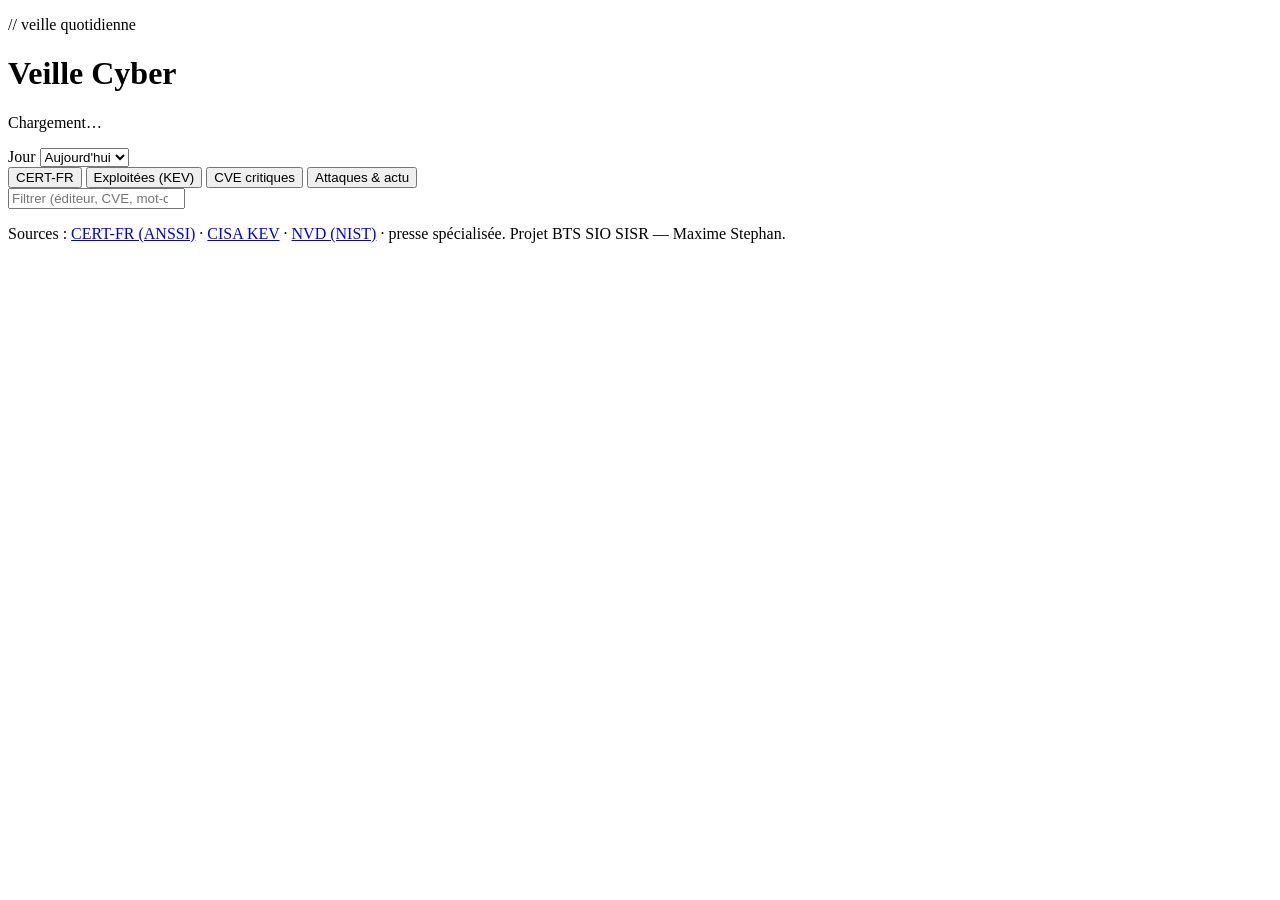
==== docs/index.html @ 9e840504 "Rename index.html to docs/index.html" ====
<!DOCTYPE html>
<html lang="fr">
<head>
  <meta charset="UTF-8">
  <meta name="viewport" content="width=device-width, initial-scale=1.0">
  <title>Veille Cyber — Maxime Stephan</title>
  <meta name="description" content="Veille quotidienne des vulnérabilités et cyberattaques, mise à jour automatiquement chaque matin.">
  <link rel="stylesheet" href="style.css">
</head>
<body>
  <header class="entete">
    <div class="conteneur entete-ligne">
      <div>
        <p class="sur-titre">// veille quotidienne</p>
        <h1>Veille <span class="accent">Cyber</span></h1>
        <p class="maj" id="maj">Chargement…</p>
      </div>
      <div class="archive">
        <label for="jour">Jour</label>
        <select id="jour"><option value="">Aujourd'hui</option></select>
      </div>
    </div>
  </header>

  <main class="conteneur">
    <section class="stats" id="stats"></section>

    <div class="barre">
      <nav class="onglets" role="tablist">
        <button class="onglet actif" data-onglet="certfr">CERT-FR</button>
        <button class="onglet" data-onglet="kev">Exploitées (KEV)</button>
        <button class="onglet" data-onglet="nvd">CVE critiques</button>
        <button class="onglet" data-onglet="presse">Attaques &amp; actu</button>
      </nav>
      <input type="search" id="recherche" placeholder="Filtrer (éditeur, CVE, mot-clé…)">
    </div>

    <section id="liste" class="liste" aria-live="polite"></section>
    <p class="erreurs" id="erreurs"></p>
  </main>

  <footer class="conteneur pied">
    Sources : <a href="https://www.cert.ssi.gouv.fr/">CERT-FR (ANSSI)</a> ·
    <a href="https://www.cisa.gov/known-exploited-vulnerabilities-catalog">CISA KEV</a> ·
    <a href="https://nvd.nist.gov/">NVD (NIST)</a> · presse spécialisée.
    Projet BTS SIO SISR — Maxime Stephan.
  </footer>

  <script src="app.js"></script>
</body>
</html>
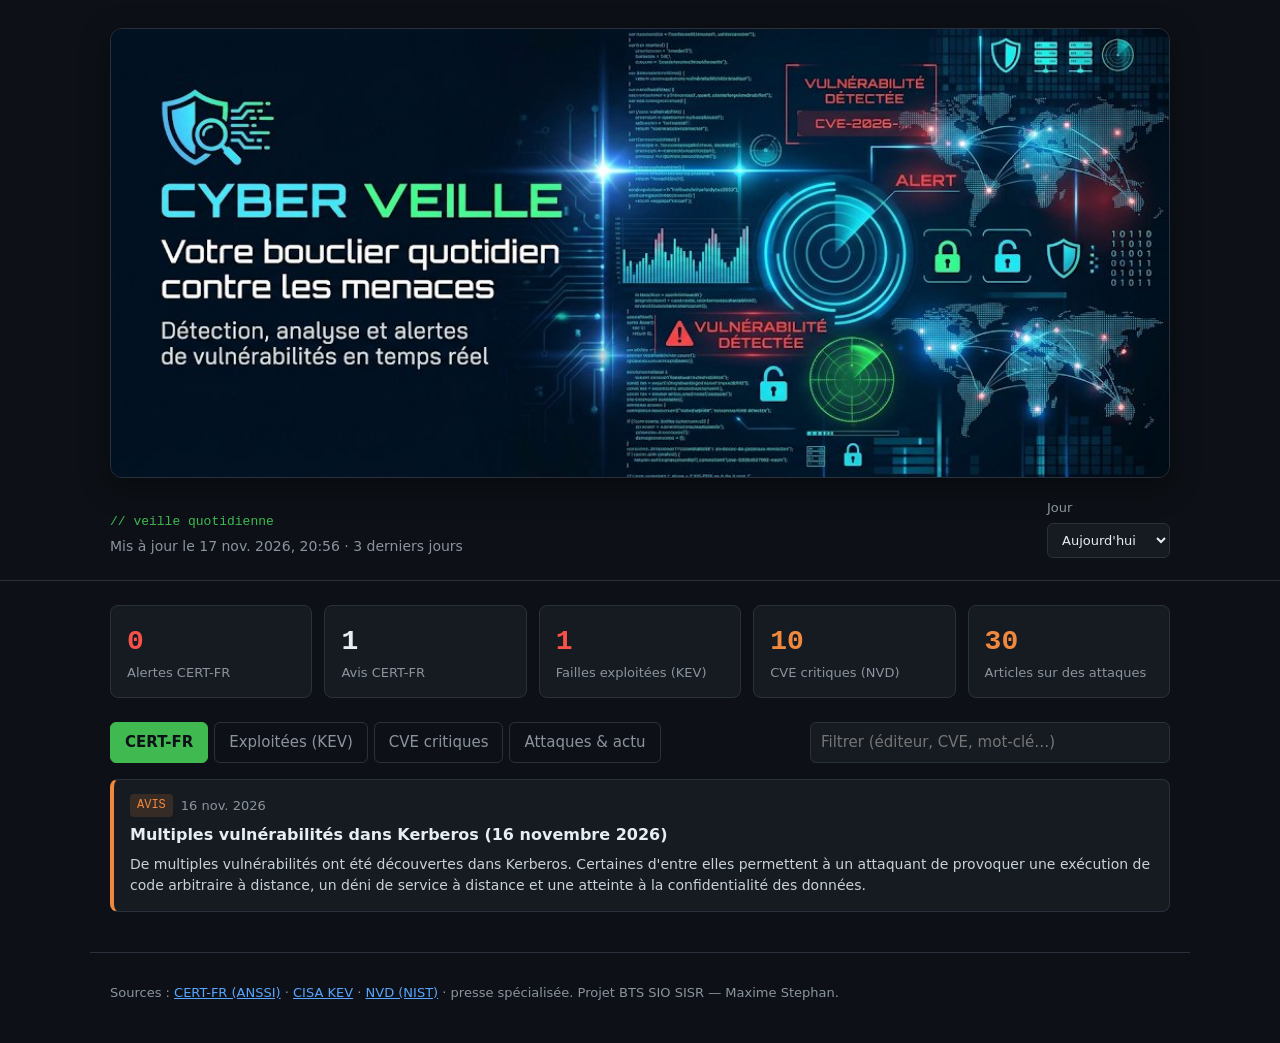
==== commit 7f0eb446: "Add files via upload" ====
--- a/docs/index.html
+++ b/docs/index.html
@@ -9,10 +9,15 @@
 </head>
 <body>
   <header class="entete">
+    <div class="conteneur">
+      <h1 class="banniere">
+        <img src="banniere.jpg" width="1024" height="434"
+             alt="Cyber Veille — Votre bouclier quotidien contre les menaces">
+      </h1>
+    </div>
     <div class="conteneur entete-ligne">
       <div>
         <p class="sur-titre">// veille quotidienne</p>
-        <h1>Veille <span class="accent">Cyber</span></h1>
         <p class="maj" id="maj">Chargement…</p>
       </div>
       <div class="archive">
--- a/docs/style.css
+++ b/docs/style.css
@@ -0,0 +1,93 @@
+:root {
+  --fond: #0d1117;
+  --carte: #161b22;
+  --bord: #2a313c;
+  --texte: #e6edf3;
+  --doux: #8b949e;
+  --accent: #3fb950;
+  --critique: #f85149;
+  --eleve: #f0883e;
+  --info: #58a6ff;
+  --mono: ui-monospace, "SF Mono", "Cascadia Code", Consolas, monospace;
+}
+
+* { box-sizing: border-box; }
+
+body {
+  margin: 0;
+  background: var(--fond);
+  color: var(--texte);
+  font: 15px/1.55 system-ui, -apple-system, "Segoe UI", Roboto, sans-serif;
+}
+
+a { color: var(--info); }
+
+.conteneur { max-width: 1100px; margin: 0 auto; padding: 0 20px; }
+
+/* En-tête */
+.entete { border-bottom: 1px solid var(--bord); padding: 28px 0 22px; margin-bottom: 24px; }
+.entete-ligne { display: flex; justify-content: space-between; align-items: flex-end; gap: 16px; flex-wrap: wrap; }
+.banniere { margin: 0 0 20px; line-height: 0; }
+.banniere img {
+  display: block;
+  width: 100%;
+  height: auto;
+  border-radius: 12px;
+  border: 1px solid var(--bord);
+  box-shadow: 0 8px 30px rgba(0, 0, 0, .45);
+}
+.sur-titre { font-family: var(--mono); color: var(--accent); margin: 0 0 4px; font-size: 13px; }
+h1 { margin: 4px 0; font-size: 34px; letter-spacing: -0.5px; }
+.accent { color: var(--accent); }
+.maj { margin: 0; color: var(--doux); font-size: 14px; }
+.archive { display: flex; flex-direction: column; gap: 4px; font-size: 13px; color: var(--doux); }
+
+select, input[type="search"] {
+  background: var(--carte);
+  color: var(--texte);
+  border: 1px solid var(--bord);
+  border-radius: 6px;
+  padding: 8px 10px;
+  font: inherit;
+}
+
+/* Statistiques */
+.stats { display: grid; grid-template-columns: repeat(auto-fit, minmax(160px, 1fr)); gap: 12px; margin-bottom: 24px; }
+.stat { background: var(--carte); border: 1px solid var(--bord); border-radius: 8px; padding: 14px 16px; }
+.stat .nombre { font-family: var(--mono); font-size: 28px; font-weight: 700; }
+.stat .libelle { color: var(--doux); font-size: 13px; }
+.stat.rouge .nombre { color: var(--critique); }
+.stat.orange .nombre { color: var(--eleve); }
+
+/* Onglets + recherche */
+.barre { display: flex; justify-content: space-between; gap: 12px; flex-wrap: wrap; margin-bottom: 16px; }
+.onglets { display: flex; gap: 6px; flex-wrap: wrap; }
+.onglet {
+  background: transparent; color: var(--doux); border: 1px solid var(--bord);
+  border-radius: 6px; padding: 8px 14px; cursor: pointer; font: inherit;
+}
+.onglet:hover { color: var(--texte); }
+.onglet.actif { background: var(--accent); color: #0d1117; border-color: var(--accent); font-weight: 600; }
+#recherche { min-width: 260px; flex: 1; max-width: 360px; }
+
+/* Cartes */
+.liste { display: flex; flex-direction: column; gap: 10px; }
+.carte { background: var(--carte); border: 1px solid var(--bord); border-left: 4px solid var(--bord); border-radius: 8px; padding: 14px 16px; }
+.carte.critique { border-left-color: var(--critique); }
+.carte.eleve { border-left-color: var(--eleve); }
+.carte.info { border-left-color: var(--info); }
+.carte h3 { margin: 0 0 4px; font-size: 16px; }
+.carte h3 a { color: var(--texte); text-decoration: none; }
+.carte h3 a:hover { text-decoration: underline; }
+.meta { display: flex; gap: 8px; flex-wrap: wrap; align-items: center; font-size: 13px; color: var(--doux); margin-bottom: 6px; }
+.carte p { margin: 6px 0 0; color: #c9d1d9; font-size: 14px; }
+
+.badge { font-family: var(--mono); font-size: 12px; padding: 2px 7px; border-radius: 4px; background: #21262d; color: var(--texte); }
+.badge.rouge { background: rgba(248, 81, 73, .15); color: var(--critique); }
+.badge.orange { background: rgba(240, 136, 62, .15); color: var(--eleve); }
+.badge.bleu { background: rgba(88, 166, 255, .15); color: var(--info); }
+.badge.vert { background: rgba(63, 185, 80, .15); color: var(--accent); }
+
+.vide { color: var(--doux); text-align: center; padding: 40px 0; }
+.erreurs { color: var(--eleve); font-size: 13px; margin-top: 16px; }
+.pied { color: var(--doux); font-size: 13px; padding: 30px 20px 40px; border-top: 1px solid var(--bord); margin-top: 40px; }
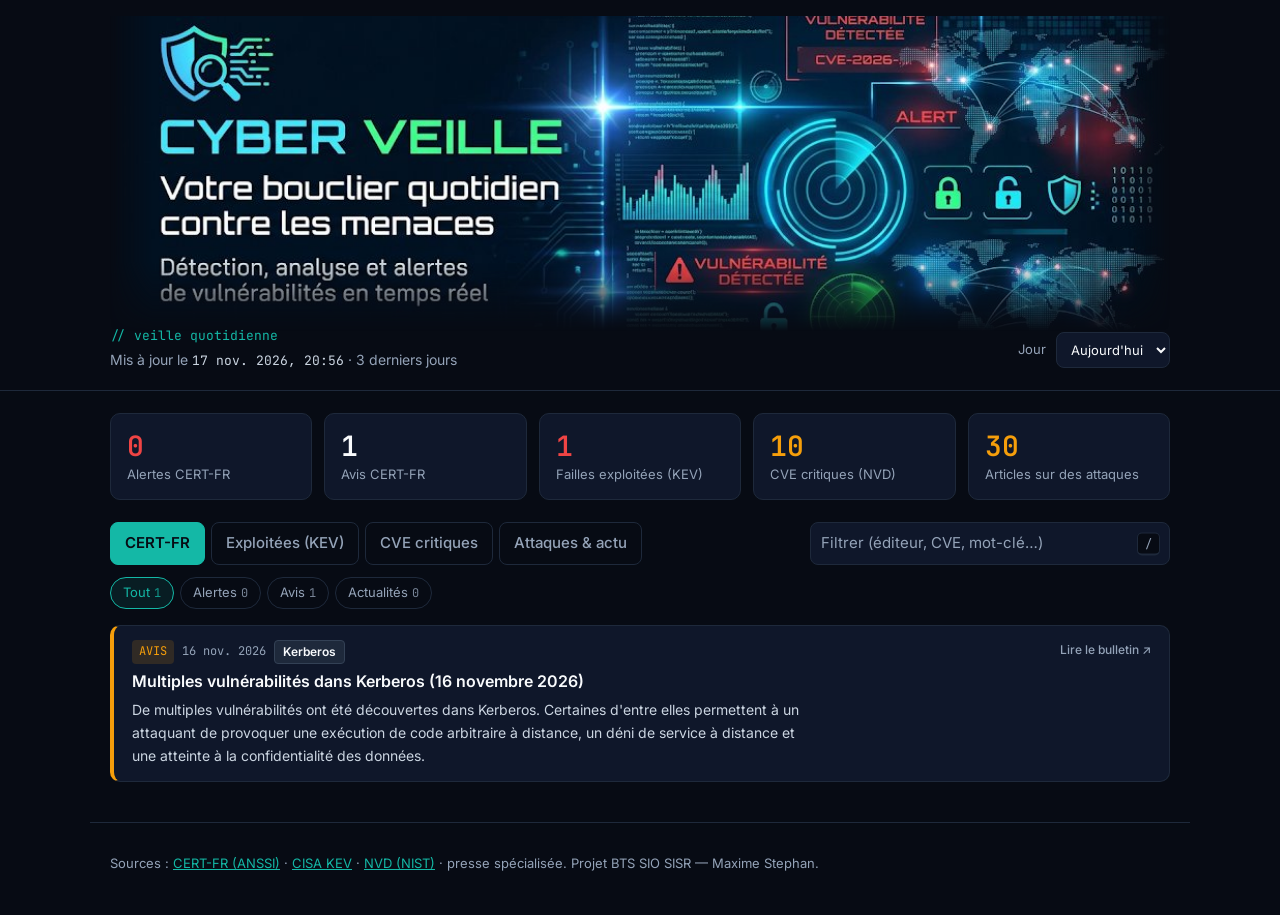
==== commit 927d4398: "Add files via upload" ====
--- a/docs/index.html
+++ b/docs/index.html
@@ -3,8 +3,12 @@
 <head>
   <meta charset="UTF-8">
   <meta name="viewport" content="width=device-width, initial-scale=1.0">
-  <title>Veille Cyber — Maxime Stephan</title>
+  <title>Cyber Veille — Maxime Stephan</title>
   <meta name="description" content="Veille quotidienne des vulnérabilités et cyberattaques, mise à jour automatiquement chaque matin.">
+  <meta name="theme-color" content="#070B14">
+  <link rel="preconnect" href="https://fonts.googleapis.com">
+  <link rel="preconnect" href="https://fonts.gstatic.com" crossorigin>
+  <link href="https://fonts.googleapis.com/css2?family=Inter:wght@400;500;600;700&family=JetBrains+Mono:wght@400;600&display=swap" rel="stylesheet">
   <link rel="stylesheet" href="style.css">
 </head>
 <body>
@@ -14,31 +18,37 @@
         <img src="banniere.jpg" width="1024" height="434"
              alt="Cyber Veille — Votre bouclier quotidien contre les menaces">
       </h1>
-    </div>
-    <div class="conteneur entete-ligne">
-      <div>
-        <p class="sur-titre">// veille quotidienne</p>
-        <p class="maj" id="maj">Chargement…</p>
-      </div>
-      <div class="archive">
-        <label for="jour">Jour</label>
-        <select id="jour"><option value="">Aujourd'hui</option></select>
+
+      <div class="entete-ligne">
+        <div class="entete-infos">
+          <p class="sur-titre">// veille quotidienne</p>
+          <p class="maj" id="maj">Chargement…</p>
+        </div>
+        <div class="archive">
+          <label for="jour">Jour</label>
+          <select id="jour"><option value="">Aujourd'hui</option></select>
+        </div>
       </div>
     </div>
   </header>
 
   <main class="conteneur">
-    <section class="stats" id="stats"></section>
+    <section class="stats" id="stats" aria-label="Résumé du jour"></section>
 
-    <div class="barre">
-      <nav class="onglets" role="tablist">
-        <button class="onglet actif" data-onglet="certfr">CERT-FR</button>
-        <button class="onglet" data-onglet="kev">Exploitées (KEV)</button>
-        <button class="onglet" data-onglet="nvd">CVE critiques</button>
-        <button class="onglet" data-onglet="presse">Attaques &amp; actu</button>
+    <div class="barre" id="barre">
+      <nav class="onglets" role="tablist" aria-label="Catégories">
+        <button class="onglet actif" role="tab" data-onglet="certfr">CERT-FR</button>
+        <button class="onglet" role="tab" data-onglet="kev">Exploitées (KEV)</button>
+        <button class="onglet" role="tab" data-onglet="nvd">CVE critiques</button>
+        <button class="onglet" role="tab" data-onglet="presse">Attaques &amp; actu</button>
       </nav>
-      <input type="search" id="recherche" placeholder="Filtrer (éditeur, CVE, mot-clé…)">
+      <div class="recherche">
+        <input type="search" id="recherche" placeholder="Filtrer (éditeur, CVE, mot-clé…)" aria-label="Filtrer">
+        <kbd class="raccourci" id="raccourci" title="Raccourci : / ou Ctrl+K">/</kbd>
+      </div>
     </div>
+
+    <div class="sous-filtres" id="sous-filtres" role="group" aria-label="Sous-filtre"></div>
 
     <section id="liste" class="liste" aria-live="polite"></section>
     <p class="erreurs" id="erreurs"></p>
--- a/docs/style.css
+++ b/docs/style.css
@@ -1,14 +1,32 @@
+/* ==========================================================================
+   Palette « Cyber Veille »
+   60 % fond bleu nuit · 30 % cartes ardoise · 10 % accents (cyan + rouge)
+   ========================================================================== */
 :root {
-  --fond: #0d1117;
-  --carte: #161b22;
-  --bord: #2a313c;
-  --texte: #e6edf3;
-  --doux: #8b949e;
-  --accent: #3fb950;
-  --critique: #f85149;
-  --eleve: #f0883e;
-  --info: #58a6ff;
-  --mono: ui-monospace, "SF Mono", "Cascadia Code", Consolas, monospace;
+  /* Fonds */
+  --fond: #070B14;          /* fond principal, se fond avec la bannière */
+  --carte: #0F172A;         /* cartes, blocs, champs */
+  --carte-survol: #111827;  /* carte survolée */
+  --bord: #1E293B;          /* bordures et séparateurs */
+
+  /* Textes */
+  --titre: #F8FAFC;         /* titres */
+  --texte: #CBD5E1;         /* texte courant */
+  --doux: #94A3B8;          /* texte secondaire, métadonnées */
+
+  /* Accent (identité, interaction) */
+  --accent: #14B8A6;        /* liens, bouton actif */
+  --accent-survol: #0D9488; /* survol des boutons */
+
+  /* Couleurs sémantiques */
+  --critique: #EF4444;      /* critique / alerte, CVSS 9.0–10.0 */
+  --eleve: #F59E0B;         /* avertissement / score moyen */
+  --info: #38BDF8;          /* information / faible risque */
+  --ok: #10B981;            /* correctif disponible / sécurisé */
+
+  /* Typographie */
+  --police: "Inter", system-ui, -apple-system, "Segoe UI", Roboto, sans-serif;
+  --mono: "JetBrains Mono", ui-monospace, "Cascadia Code", Consolas, monospace;
 }
 
 * { box-sizing: border-box; }
@@ -17,77 +35,201 @@
   margin: 0;
   background: var(--fond);
   color: var(--texte);
-  font: 15px/1.55 system-ui, -apple-system, "Segoe UI", Roboto, sans-serif;
-}
-
-a { color: var(--info); }
+  font: 400 15px/1.65 var(--police);
+  -webkit-font-smoothing: antialiased;
+}
+
+a { color: var(--accent); }
+a:hover { color: var(--accent-survol); }
 
 .conteneur { max-width: 1100px; margin: 0 auto; padding: 0 20px; }
 
-/* En-tête */
-.entete { border-bottom: 1px solid var(--bord); padding: 28px 0 22px; margin-bottom: 24px; }
-.entete-ligne { display: flex; justify-content: space-between; align-items: flex-end; gap: 16px; flex-wrap: wrap; }
-.banniere { margin: 0 0 20px; line-height: 0; }
+/* ==========================================================================
+   En-tête
+   ========================================================================== */
+.entete { padding: 16px 0 18px; margin-bottom: 22px; border-bottom: 1px solid var(--bord); }
+
+/* Bannière : recadrée (~30 % moins haute) et fondue dans le fond de page */
+.banniere {
+  margin: 0;
+  line-height: 0;
+  -webkit-mask-image:
+    linear-gradient(to bottom, #000 78%, transparent 100%),
+    linear-gradient(to right, transparent 0, #000 4%, #000 96%, transparent 100%);
+  -webkit-mask-composite: source-in;
+  mask-image:
+    linear-gradient(to bottom, #000 78%, transparent 100%),
+    linear-gradient(to right, transparent 0, #000 4%, #000 96%, transparent 100%);
+  mask-composite: intersect;
+}
 .banniere img {
   display: block;
   width: 100%;
   height: auto;
-  border-radius: 12px;
-  border: 1px solid var(--bord);
-  box-shadow: 0 8px 30px rgba(0, 0, 0, .45);
-}
-.sur-titre { font-family: var(--mono); color: var(--accent); margin: 0 0 4px; font-size: 13px; }
-h1 { margin: 4px 0; font-size: 34px; letter-spacing: -0.5px; }
-.accent { color: var(--accent); }
+  aspect-ratio: 1024 / 304;   /* 434 px → 304 px : -30 % de hauteur */
+  object-fit: cover;
+  object-position: 50% 38%;   /* garde le logo et tout le slogan */
+}
+
+/* Ligne « // veille quotidienne » + sélecteur de jour, alignés */
+.entete-ligne {
+  display: flex;
+  justify-content: space-between;
+  align-items: center;
+  gap: 16px;
+  flex-wrap: wrap;
+  margin-top: -6px;           /* remonte dans la zone fondue de la bannière */
+  position: relative;
+}
+.sur-titre { font-family: var(--mono); color: var(--accent); margin: 0 0 2px; font-size: 13px; }
 .maj { margin: 0; color: var(--doux); font-size: 14px; }
-.archive { display: flex; flex-direction: column; gap: 4px; font-size: 13px; color: var(--doux); }
+.maj time, .maj .mono { font-family: var(--mono); font-size: 13px; color: var(--texte); }
+.archive { display: flex; align-items: center; gap: 10px; font-size: 13px; color: var(--doux); margin-top: 4px; }
+
+h1, h2, h3 { color: var(--titre); }
+.mono { font-family: var(--mono); }
 
 select, input[type="search"] {
   background: var(--carte);
-  color: var(--texte);
+  color: var(--titre);
   border: 1px solid var(--bord);
-  border-radius: 6px;
+  border-radius: 8px;
   padding: 8px 10px;
   font: inherit;
-}
-
-/* Statistiques */
-.stats { display: grid; grid-template-columns: repeat(auto-fit, minmax(160px, 1fr)); gap: 12px; margin-bottom: 24px; }
-.stat { background: var(--carte); border: 1px solid var(--bord); border-radius: 8px; padding: 14px 16px; }
-.stat .nombre { font-family: var(--mono); font-size: 28px; font-weight: 700; }
-.stat .libelle { color: var(--doux); font-size: 13px; }
+  transition: border-color .15s, box-shadow .15s;
+}
+select { cursor: pointer; }
+select:focus, input[type="search"]:focus {
+  outline: none;
+  border-color: var(--accent);
+  box-shadow: 0 0 0 3px rgba(20, 184, 166, .18);
+}
+input[type="search"]::placeholder { color: var(--doux); }
+
+/* ==========================================================================
+   Statistiques (cliquables)
+   ========================================================================== */
+.stats { display: grid; grid-template-columns: repeat(auto-fit, minmax(160px, 1fr)); gap: 12px; margin-bottom: 22px; }
+.stat {
+  display: block; width: 100%; text-align: left; font: inherit; cursor: pointer;
+  background: var(--carte); border: 1px solid var(--bord); border-radius: 10px; padding: 14px 16px;
+  color: inherit; position: relative;
+  transition: border-color .15s, transform .15s, background .15s;
+}
+.stat:hover { border-color: var(--accent); background: var(--carte-survol); transform: translateY(-2px); }
+.stat:focus-visible { outline: 2px solid var(--accent); outline-offset: 2px; }
+.stat.actif { border-color: var(--accent); box-shadow: inset 0 0 0 1px var(--accent); }
+.stat .nombre { display: block; font-family: var(--mono); font-size: 28px; font-weight: 600; color: var(--titre); line-height: 1.3; }
+.stat .libelle { display: block; color: var(--doux); font-size: 13px; }
+.stat::after {
+  content: "→"; position: absolute; top: 12px; right: 14px;
+  color: var(--doux); opacity: 0; transition: opacity .15s, transform .15s;
+}
+.stat:hover::after { opacity: 1; transform: translateX(2px); color: var(--accent); }
 .stat.rouge .nombre { color: var(--critique); }
 .stat.orange .nombre { color: var(--eleve); }
 
-/* Onglets + recherche */
-.barre { display: flex; justify-content: space-between; gap: 12px; flex-wrap: wrap; margin-bottom: 16px; }
+/* ==========================================================================
+   Onglets, recherche, sous-filtres
+   ========================================================================== */
+.barre { display: flex; justify-content: space-between; gap: 12px; flex-wrap: wrap; margin-bottom: 12px; scroll-margin-top: 16px; }
 .onglets { display: flex; gap: 6px; flex-wrap: wrap; }
 .onglet {
   background: transparent; color: var(--doux); border: 1px solid var(--bord);
-  border-radius: 6px; padding: 8px 14px; cursor: pointer; font: inherit;
-}
-.onglet:hover { color: var(--texte); }
-.onglet.actif { background: var(--accent); color: #0d1117; border-color: var(--accent); font-weight: 600; }
-#recherche { min-width: 260px; flex: 1; max-width: 360px; }
-
-/* Cartes */
+  border-radius: 8px; padding: 8px 14px; cursor: pointer; font: inherit; font-weight: 500;
+  transition: color .15s, border-color .15s, background .15s;
+}
+.onglet:hover { color: var(--titre); border-color: var(--accent); }
+.onglet.actif { background: var(--accent); color: var(--fond); border-color: var(--accent); font-weight: 600; }
+.onglet.actif:hover { background: var(--accent-survol); border-color: var(--accent-survol); }
+
+.recherche { position: relative; flex: 1; min-width: 240px; max-width: 360px; }
+.recherche input { width: 100%; padding-right: 44px; }
+.raccourci {
+  position: absolute; right: 10px; top: 50%; transform: translateY(-50%);
+  font-family: var(--mono); font-size: 12px; line-height: 1;
+  color: var(--doux); background: var(--fond); border: 1px solid var(--bord);
+  border-bottom-width: 2px; border-radius: 5px; padding: 4px 7px; pointer-events: none;
+}
+.recherche input:focus + .raccourci { opacity: 0; }
+
+.sous-filtres { display: flex; gap: 6px; flex-wrap: wrap; margin-bottom: 16px; min-height: 0; }
+.sous-filtres:empty { display: none; }
+.puce {
+  font: inherit; font-size: 13px; cursor: pointer;
+  background: transparent; color: var(--doux);
+  border: 1px solid var(--bord); border-radius: 999px; padding: 4px 12px;
+  transition: color .15s, border-color .15s, background .15s;
+}
+.puce:hover { color: var(--titre); border-color: var(--doux); }
+.puce.actif { color: var(--accent); border-color: var(--accent); background: rgba(20, 184, 166, .10); }
+.puce .compte { font-family: var(--mono); font-size: 12px; margin-left: 4px; opacity: .8; }
+
+/* ==========================================================================
+   Cartes (toute la carte est cliquable)
+   ========================================================================== */
 .liste { display: flex; flex-direction: column; gap: 10px; }
-.carte { background: var(--carte); border: 1px solid var(--bord); border-left: 4px solid var(--bord); border-radius: 8px; padding: 14px 16px; }
+.carte {
+  position: relative;
+  background: var(--carte); border: 1px solid var(--bord); border-left: 4px solid var(--bord);
+  border-radius: 10px; padding: 14px 18px;
+  transition: background .15s, border-color .15s;
+}
+.carte:hover { background: var(--carte-survol); border-color: #334155; }
+.carte:focus-within { border-color: var(--accent); }
 .carte.critique { border-left-color: var(--critique); }
 .carte.eleve { border-left-color: var(--eleve); }
 .carte.info { border-left-color: var(--info); }
-.carte h3 { margin: 0 0 4px; font-size: 16px; }
-.carte h3 a { color: var(--texte); text-decoration: none; }
-.carte h3 a:hover { text-decoration: underline; }
-.meta { display: flex; gap: 8px; flex-wrap: wrap; align-items: center; font-size: 13px; color: var(--doux); margin-bottom: 6px; }
-.carte p { margin: 6px 0 0; color: #c9d1d9; font-size: 14px; }
-
-.badge { font-family: var(--mono); font-size: 12px; padding: 2px 7px; border-radius: 4px; background: #21262d; color: var(--texte); }
-.badge.rouge { background: rgba(248, 81, 73, .15); color: var(--critique); }
-.badge.orange { background: rgba(240, 136, 62, .15); color: var(--eleve); }
-.badge.bleu { background: rgba(88, 166, 255, .15); color: var(--info); }
-.badge.vert { background: rgba(63, 185, 80, .15); color: var(--accent); }
+.carte.ok { border-left-color: var(--ok); }
+
+.carte h3 { margin: 0 0 4px; font-size: 16px; font-weight: 600; line-height: 1.4; max-width: 75ch; }
+.carte h3 a { color: var(--titre); text-decoration: none; }
+.carte h3 a:focus-visible { outline: none; }
+.carte h3 a::after { content: ""; position: absolute; inset: 0; border-radius: 10px; } /* lien étendu */
+.carte:hover h3 a { color: var(--accent); }
+
+.meta { display: flex; gap: 8px; flex-wrap: wrap; align-items: center; font-size: 13px; color: var(--doux); margin-bottom: 6px; padding-right: 150px; }
+.date { font-family: var(--mono); font-size: 12px; color: var(--doux); }
+.carte p { margin: 6px 0 0; color: var(--texte); font-size: 14px; max-width: 75ch; }
+.carte p strong { color: var(--ok); font-weight: 600; }
+
+/* Indicateur d'action en haut à droite */
+.lire {
+  position: absolute; top: 14px; right: 18px;
+  font-size: 12px; font-weight: 500; color: var(--doux);
+  transition: color .15s, transform .15s; white-space: nowrap;
+}
+.carte:hover .lire { color: var(--accent); transform: translate(2px, -2px); }
+
+/* Badges */
+.badge { font-family: var(--mono); font-size: 12px; padding: 2px 7px; border-radius: 4px; background: var(--bord); color: var(--texte); white-space: nowrap; }
+.badge.rouge { background: rgba(239, 68, 68, .14); color: #F87171; }
+.badge.orange { background: rgba(245, 158, 11, .14); color: var(--eleve); }
+.badge.bleu { background: rgba(56, 189, 248, .14); color: var(--info); }
+.badge.vert { background: rgba(16, 185, 129, .14); color: var(--ok); }
+
+/* Étiquette produit / éditeur */
+.produit {
+  font-family: var(--police); font-size: 12px; font-weight: 600;
+  color: var(--titre); background: #1E293B; border: 1px solid #334155;
+  border-radius: 4px; padding: 1px 8px; white-space: nowrap;
+  max-width: 260px; overflow: hidden; text-overflow: ellipsis;
+}
 
 .vide { color: var(--doux); text-align: center; padding: 40px 0; }
 .erreurs { color: var(--eleve); font-size: 13px; margin-top: 16px; }
 .pied { color: var(--doux); font-size: 13px; padding: 30px 20px 40px; border-top: 1px solid var(--bord); margin-top: 40px; }
+
+/* ==========================================================================
+   Mobile
+   ========================================================================== */
+@media (max-width: 640px) {
+  .banniere img { aspect-ratio: 1024 / 380; object-position: 22% 40%; }
+  .meta { padding-right: 0; }
+  .lire { position: static; display: inline-block; margin-top: 8px; }
+  .recherche { max-width: none; }
+  .raccourci { display: none; }
+  .entete-ligne { margin-top: 0; }
+  .stats { grid-template-columns: 1fr 1fr; }
+  .stat:last-child:nth-child(odd) { grid-column: span 2; }
+}
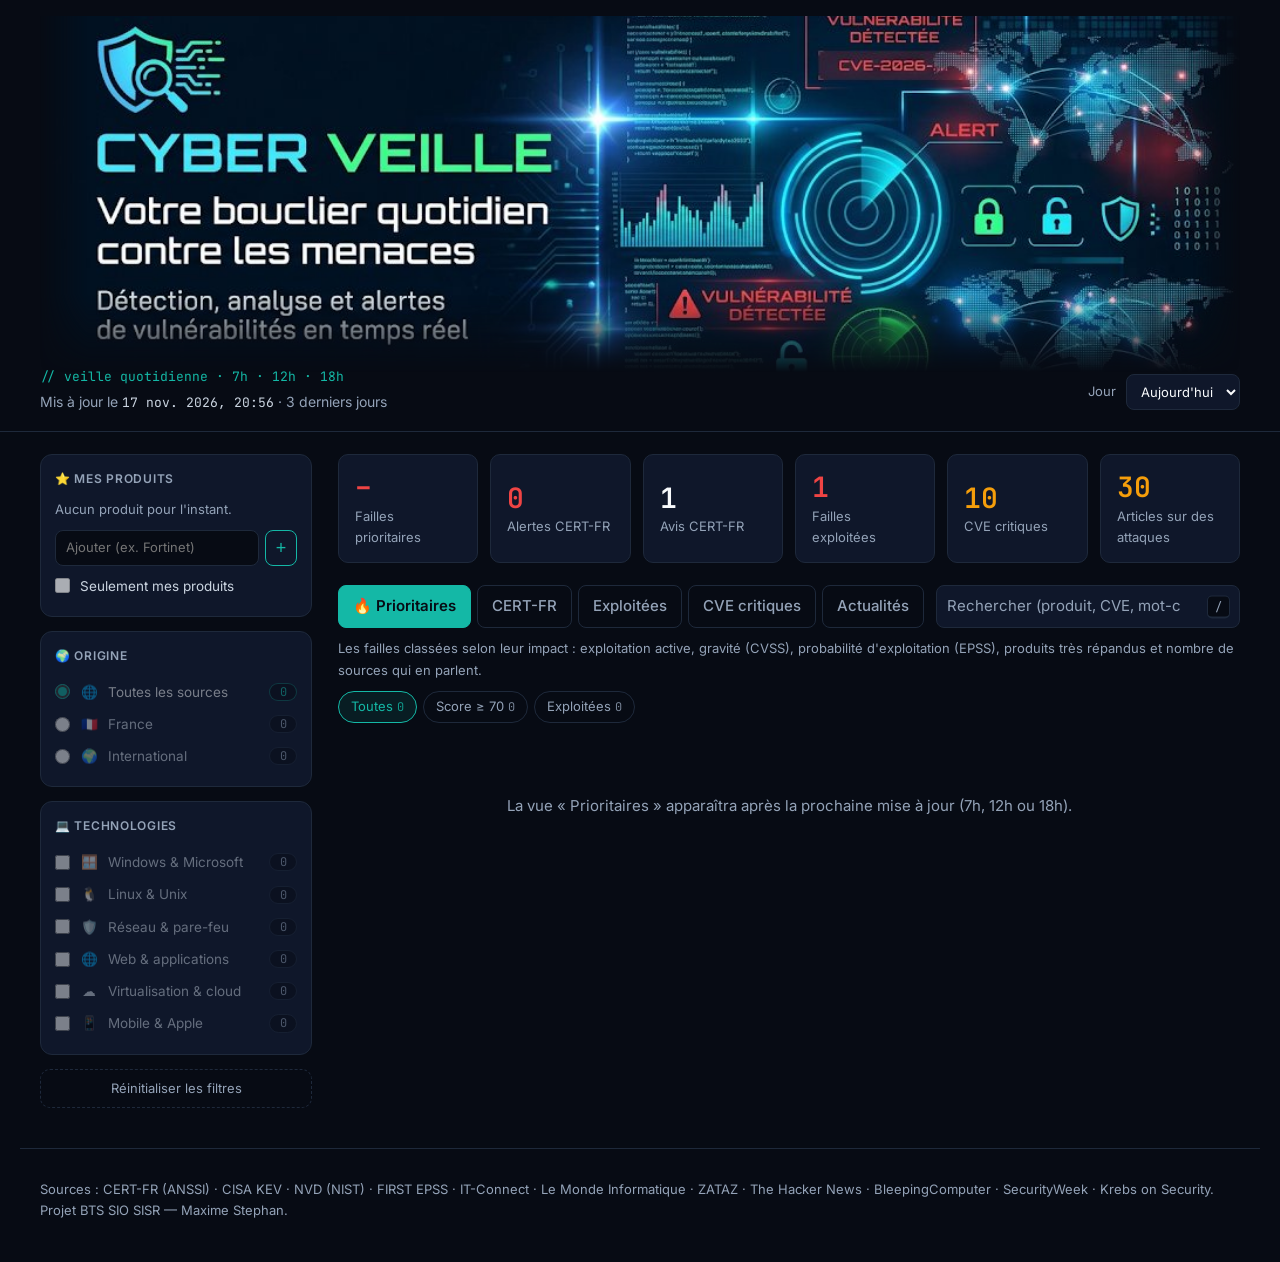
==== commit 67b1e5a1: "Add files via upload" ====
--- a/docs/index.html
+++ b/docs/index.html
@@ -4,7 +4,7 @@
   <meta charset="UTF-8">
   <meta name="viewport" content="width=device-width, initial-scale=1.0">
   <title>Cyber Veille — Maxime Stephan</title>
-  <meta name="description" content="Veille quotidienne des vulnérabilités et cyberattaques, mise à jour automatiquement chaque matin.">
+  <meta name="description" content="Veille des vulnérabilités et cyberattaques, mise à jour automatiquement à 7h, 12h et 18h.">
   <meta name="theme-color" content="#070B14">
   <link rel="preconnect" href="https://fonts.googleapis.com">
   <link rel="preconnect" href="https://fonts.gstatic.com" crossorigin>
@@ -21,7 +21,7 @@
 
       <div class="entete-ligne">
         <div class="entete-infos">
-          <p class="sur-titre">// veille quotidienne</p>
+          <p class="sur-titre">// veille quotidienne · 7h · 12h · 18h</p>
           <p class="maj" id="maj">Chargement…</p>
         </div>
         <div class="archive">
@@ -32,33 +32,74 @@
     </div>
   </header>
 
-  <main class="conteneur">
-    <section class="stats" id="stats" aria-label="Résumé du jour"></section>
+  <div class="conteneur mise-en-page">
 
-    <div class="barre" id="barre">
-      <nav class="onglets" role="tablist" aria-label="Catégories">
-        <button class="onglet actif" role="tab" data-onglet="certfr">CERT-FR</button>
-        <button class="onglet" role="tab" data-onglet="kev">Exploitées (KEV)</button>
-        <button class="onglet" role="tab" data-onglet="nvd">CVE critiques</button>
-        <button class="onglet" role="tab" data-onglet="presse">Attaques &amp; actu</button>
-      </nav>
-      <div class="recherche">
-        <input type="search" id="recherche" placeholder="Filtrer (éditeur, CVE, mot-clé…)" aria-label="Filtrer">
-        <kbd class="raccourci" id="raccourci" title="Raccourci : / ou Ctrl+K">/</kbd>
+    <!-- ================= Barre latérale : filtres ================= -->
+    <aside class="filtres" id="filtres" aria-label="Filtres">
+
+      <section class="bloc">
+        <h2 class="bloc-titre">⭐ Mes produits</h2>
+        <div class="mes-produits" id="mes-produits"></div>
+        <form class="ajout-produit" id="ajout-produit" autocomplete="off">
+          <input type="text" id="nouveau-produit" placeholder="Ajouter (ex. Fortinet)" aria-label="Ajouter un produit">
+          <button type="submit" aria-label="Ajouter">+</button>
+        </form>
+        <label class="option">
+          <input type="checkbox" id="seul-mes-produits">
+          <span>Seulement mes produits</span>
+          <span class="compte" id="compte-mes-produits"></span>
+        </label>
+      </section>
+
+      <section class="bloc">
+        <h2 class="bloc-titre">🌍 Origine</h2>
+        <div id="filtre-origine" role="radiogroup" aria-label="Origine des sources"></div>
+      </section>
+
+      <section class="bloc">
+        <h2 class="bloc-titre">💻 Technologies</h2>
+        <div id="filtre-techno"></div>
+      </section>
+
+      <button class="reinit" id="reinit" type="button">Réinitialiser les filtres</button>
+    </aside>
+
+    <!-- ================= Contenu principal ================= -->
+    <main class="principal">
+      <section class="stats" id="stats" aria-label="Résumé"></section>
+
+      <div class="barre" id="barre">
+        <nav class="onglets" role="tablist" aria-label="Catégories">
+          <button class="onglet actif" role="tab" data-onglet="priorites">🔥 Prioritaires</button>
+          <button class="onglet" role="tab" data-onglet="certfr">CERT-FR</button>
+          <button class="onglet" role="tab" data-onglet="kev">Exploitées</button>
+          <button class="onglet" role="tab" data-onglet="nvd">CVE critiques</button>
+          <button class="onglet" role="tab" data-onglet="presse">Actualités</button>
+        </nav>
+        <div class="outils">
+          <button class="bouton-filtres" id="bouton-filtres" type="button" aria-controls="filtres" aria-expanded="false">
+            ☰ Filtres <span id="nb-filtres"></span>
+          </button>
+          <div class="recherche">
+            <input type="search" id="recherche" placeholder="Rechercher (produit, CVE, mot-clé…)" aria-label="Rechercher">
+            <kbd class="raccourci" id="raccourci" title="Raccourci : / ou Ctrl+K">/</kbd>
+          </div>
+        </div>
       </div>
-    </div>
 
-    <div class="sous-filtres" id="sous-filtres" role="group" aria-label="Sous-filtre"></div>
+      <p class="intro-onglet" id="intro-onglet"></p>
+      <div class="filtres-actifs" id="filtres-actifs"></div>
+      <div class="sous-filtres" id="sous-filtres" role="group" aria-label="Sous-filtre"></div>
 
-    <section id="liste" class="liste" aria-live="polite"></section>
-    <p class="erreurs" id="erreurs"></p>
-  </main>
+      <section id="liste" class="liste" aria-live="polite"></section>
+      <p class="erreurs" id="erreurs"></p>
+    </main>
+  </div>
 
   <footer class="conteneur pied">
-    Sources : <a href="https://www.cert.ssi.gouv.fr/">CERT-FR (ANSSI)</a> ·
-    <a href="https://www.cisa.gov/known-exploited-vulnerabilities-catalog">CISA KEV</a> ·
-    <a href="https://nvd.nist.gov/">NVD (NIST)</a> · presse spécialisée.
-    Projet BTS SIO SISR — Maxime Stephan.
+    Sources : CERT-FR (ANSSI) · CISA KEV · NVD (NIST) · FIRST EPSS ·
+    IT-Connect · Le Monde Informatique · ZATAZ · The Hacker News · BleepingComputer · SecurityWeek · Krebs on Security.
+    <br>Projet BTS SIO SISR — Maxime Stephan.
   </footer>
 
   <script src="app.js"></script>
--- a/docs/style.css
+++ b/docs/style.css
@@ -42,7 +42,7 @@
 a { color: var(--accent); }
 a:hover { color: var(--accent-survol); }
 
-.conteneur { max-width: 1100px; margin: 0 auto; padding: 0 20px; }
+.conteneur { max-width: 1240px; margin: 0 auto; padding: 0 20px; }
 
 /* ==========================================================================
    En-tête
@@ -109,7 +109,7 @@
 /* ==========================================================================
    Statistiques (cliquables)
    ========================================================================== */
-.stats { display: grid; grid-template-columns: repeat(auto-fit, minmax(160px, 1fr)); gap: 12px; margin-bottom: 22px; }
+.stats { display: grid; grid-template-columns: repeat(auto-fit, minmax(140px, 1fr)); gap: 12px; margin-bottom: 22px; }
 .stat {
   display: block; width: 100%; text-align: left; font: inherit; cursor: pointer;
   background: var(--carte); border: 1px solid var(--bord); border-radius: 10px; padding: 14px 16px;
@@ -221,8 +221,142 @@
 .pied { color: var(--doux); font-size: 13px; padding: 30px 20px 40px; border-top: 1px solid var(--bord); margin-top: 40px; }
 
 /* ==========================================================================
-   Mobile
-   ========================================================================== */
+   Mise en page : barre latérale + contenu
+   ========================================================================== */
+.mise-en-page { display: grid; grid-template-columns: 272px minmax(0, 1fr); gap: 26px; align-items: start; }
+
+.filtres {
+  position: sticky; top: 16px;
+  max-height: calc(100vh - 32px); overflow-y: auto;
+  display: flex; flex-direction: column; gap: 14px;
+  scrollbar-width: thin; scrollbar-color: var(--bord) transparent;
+}
+.bloc { background: var(--carte); border: 1px solid var(--bord); border-radius: 12px; padding: 14px; }
+.bloc-titre {
+  margin: 0 0 10px; font-size: 12px; font-weight: 600; letter-spacing: .06em;
+  text-transform: uppercase; color: var(--doux);
+}
+
+/* Lignes d'option (radio / case à cocher) */
+.option {
+  display: flex; align-items: center; gap: 10px; cursor: pointer;
+  padding: 7px 8px; margin: 0 -8px; border-radius: 8px; font-size: 13.5px; line-height: 1.35; color: var(--texte);
+  transition: background .15s, color .15s;
+}
+.option:hover { background: var(--carte-survol); color: var(--titre); }
+.option input { accent-color: var(--accent); width: 15px; height: 15px; margin: 0; cursor: pointer; flex: none; }
+.option .icone { width: 18px; text-align: center; flex: none; }
+.option .compte {
+  margin-left: auto; font-family: var(--mono); font-size: 12px; color: var(--doux);
+  background: var(--fond); border: 1px solid var(--bord); border-radius: 999px; padding: 0 8px; min-width: 28px; text-align: center;
+}
+.option.vide { opacity: .45; }
+.option:has(input:checked) { color: var(--titre); }
+.option:has(input:checked) .compte { color: var(--accent); border-color: rgba(20, 184, 166, .5); }
+
+/* Mes produits */
+.mes-produits { display: flex; flex-wrap: wrap; gap: 6px; margin-bottom: 10px; }
+.mes-produits:empty::before { content: "Aucun produit pour l'instant."; font-size: 13px; color: var(--doux); }
+.puce-produit {
+  display: inline-flex; align-items: center; gap: 6px;
+  font-size: 12px; font-weight: 600; color: var(--titre);
+  background: rgba(20, 184, 166, .12); border: 1px solid rgba(20, 184, 166, .4);
+  border-radius: 999px; padding: 2px 4px 2px 10px;
+}
+.puce-produit button {
+  border: 0; background: transparent; color: var(--doux); cursor: pointer; font: inherit;
+  width: 18px; height: 18px; border-radius: 50%; line-height: 1; padding: 0;
+}
+.puce-produit button:hover { background: var(--bord); color: var(--titre); }
+.ajout-produit { display: flex; gap: 6px; margin-bottom: 4px; }
+.ajout-produit input {
+  flex: 1; min-width: 0; background: var(--fond); color: var(--titre);
+  border: 1px solid var(--bord); border-radius: 8px; padding: 6px 10px; font: inherit; font-size: 13px;
+}
+.ajout-produit input:focus { outline: none; border-color: var(--accent); }
+.ajout-produit button {
+  flex: none; width: 32px; border-radius: 8px; border: 1px solid var(--accent);
+  background: transparent; color: var(--accent); font-size: 18px; cursor: pointer;
+}
+.ajout-produit button:hover { background: var(--accent); color: var(--fond); }
+
+.reinit {
+  font: inherit; font-size: 13px; color: var(--doux); background: transparent;
+  border: 1px dashed var(--bord); border-radius: 10px; padding: 8px; cursor: pointer;
+}
+.reinit:hover { color: var(--titre); border-color: var(--doux); }
+
+/* Outils à droite des onglets */
+.outils { display: flex; gap: 8px; flex: 1; justify-content: flex-end; min-width: 240px; }
+.bouton-filtres {
+  display: none; font: inherit; font-weight: 500; cursor: pointer;
+  background: var(--carte); color: var(--titre); border: 1px solid var(--bord); border-radius: 8px; padding: 8px 12px;
+}
+#nb-filtres:not(:empty) {
+  font-family: var(--mono); font-size: 12px; background: var(--accent); color: var(--fond);
+  border-radius: 999px; padding: 0 7px; margin-left: 4px;
+}
+
+.intro-onglet { margin: -2px 0 10px; font-size: 13px; color: var(--doux); }
+.intro-onglet:empty { display: none; }
+
+/* Filtres actifs */
+.filtres-actifs { display: flex; flex-wrap: wrap; gap: 6px; align-items: center; margin-bottom: 12px; }
+.filtres-actifs:empty { display: none; }
+.filtre-actif {
+  display: inline-flex; align-items: center; gap: 6px; font: inherit; font-size: 12px; cursor: pointer;
+  background: var(--bord); color: var(--titre); border: 1px solid #334155; border-radius: 999px; padding: 3px 10px;
+}
+.filtre-actif:hover { border-color: var(--critique); }
+.filtre-actif span { color: var(--doux); }
+.tout-effacer { font: inherit; font-size: 12px; color: var(--accent); background: none; border: 0; cursor: pointer; text-decoration: underline; }
+
+/* Étoile « mes produits » */
+.etoile { color: #FBBF24; font-size: 14px; line-height: 1; }
+
+/* ==========================================================================
+   Cartes « Prioritaires »
+   ========================================================================== */
+.carte.prio { display: grid; grid-template-columns: 52px minmax(0, 1fr); gap: 14px; padding: 16px 18px 18px 14px; overflow: hidden; }
+.rang {
+  font-family: var(--mono); font-weight: 600; font-size: 20px; color: var(--doux);
+  display: flex; flex-direction: column; align-items: center; gap: 6px; padding-top: 2px;
+}
+.score {
+  font-family: var(--mono); font-size: 12px; font-weight: 600;
+  width: 44px; height: 44px; border-radius: 50%;
+  display: grid; place-items: center; color: var(--titre);
+  background: conic-gradient(var(--couleur-score) calc(var(--score) * 1%), var(--bord) 0);
+  position: relative;
+}
+.score::before { content: ""; position: absolute; inset: 4px; border-radius: 50%; background: var(--carte); }
+.carte.prio:hover .score::before { background: var(--carte-survol); }
+.score span { position: relative; }
+.carte.prio.critique { --couleur-score: var(--critique); }
+.carte.prio.eleve { --couleur-score: var(--eleve); }
+.carte.prio.info { --couleur-score: var(--info); }
+
+.raisons { display: flex; flex-wrap: wrap; gap: 6px; margin-top: 8px; }
+.raison { font-size: 12px; font-weight: 500; padding: 2px 8px; border-radius: 999px; border: 1px solid var(--bord); color: var(--texte); white-space: nowrap; }
+.raison.r-rouge { color: #F87171; border-color: rgba(239, 68, 68, .45); background: rgba(239, 68, 68, .08); }
+.raison.r-orange { color: var(--eleve); border-color: rgba(245, 158, 11, .45); background: rgba(245, 158, 11, .08); }
+.raison.r-bleu { color: var(--info); border-color: rgba(56, 189, 248, .4); background: rgba(56, 189, 248, .07); }
+
+.sources-carte { margin-top: 10px; font-size: 12px; color: var(--doux); position: relative; z-index: 1; }
+.sources-carte a { color: var(--doux); text-decoration: none; border-bottom: 1px dotted var(--bord); }
+.sources-carte a:hover { color: var(--accent); border-bottom-color: var(--accent); }
+.drapeau { font-size: 11px; font-family: var(--mono); color: var(--doux); border: 1px solid var(--bord); border-radius: 4px; padding: 0 5px; }
+
+/* ==========================================================================
+   Tablette et mobile
+   ========================================================================== */
+@media (max-width: 900px) {
+  .mise-en-page { grid-template-columns: minmax(0, 1fr); }
+  .filtres { display: none; position: static; max-height: none; order: -1; }
+  .filtres.ouvert { display: flex; }
+  .bouton-filtres { display: inline-block; }
+}
+
 @media (max-width: 640px) {
   .banniere img { aspect-ratio: 1024 / 380; object-position: 22% 40%; }
   .meta { padding-right: 0; }
@@ -232,4 +366,8 @@
   .entete-ligne { margin-top: 0; }
   .stats { grid-template-columns: 1fr 1fr; }
   .stat:last-child:nth-child(odd) { grid-column: span 2; }
-}
+  .carte.prio { grid-template-columns: minmax(0, 1fr); }
+  .rang { flex-direction: row; justify-content: flex-start; }
+  .outils { min-width: 0; width: 100%; }
+}
+.option .compte:empty { display: none; }
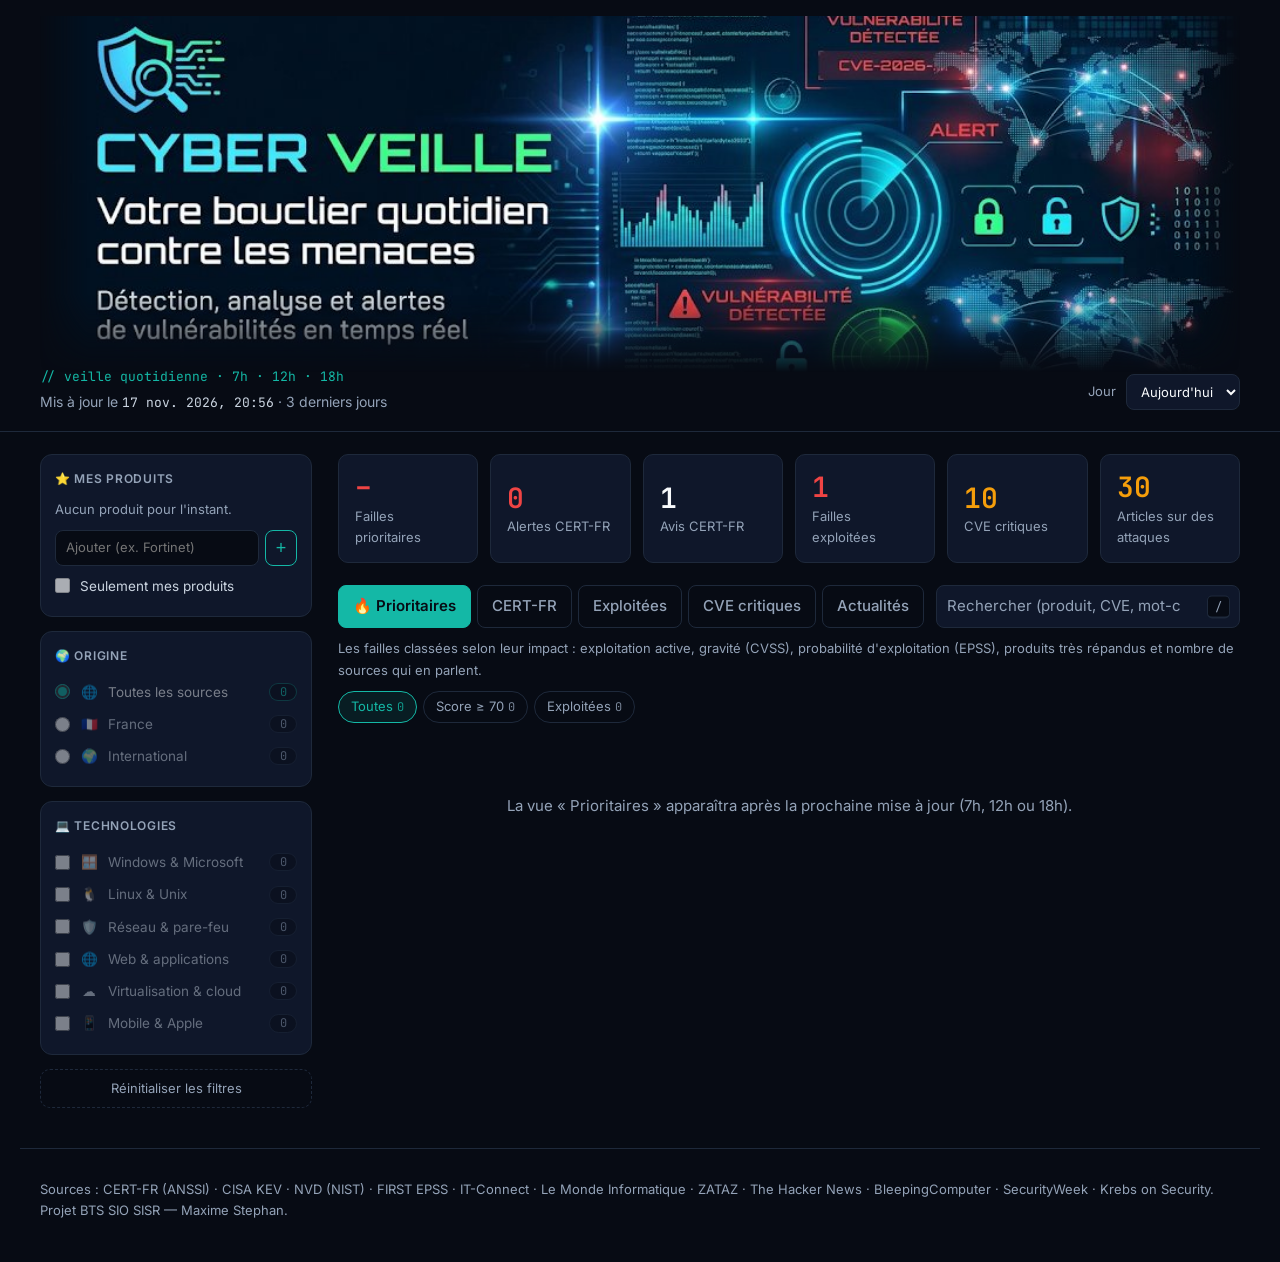
==== commit 3704a8a1: "Update index.html" ====
--- a/docs/index.html
+++ b/docs/index.html
@@ -3,7 +3,7 @@
 <head>
   <meta charset="UTF-8">
   <meta name="viewport" content="width=device-width, initial-scale=1.0">
-  <title>Cyber Veille — Maxime Stephan</title>
+  <title>Cyber Veille</title>
   <meta name="description" content="Veille des vulnérabilités et cyberattaques, mise à jour automatiquement à 7h, 12h et 18h.">
   <meta name="theme-color" content="#070B14">
   <link rel="preconnect" href="https://fonts.googleapis.com">
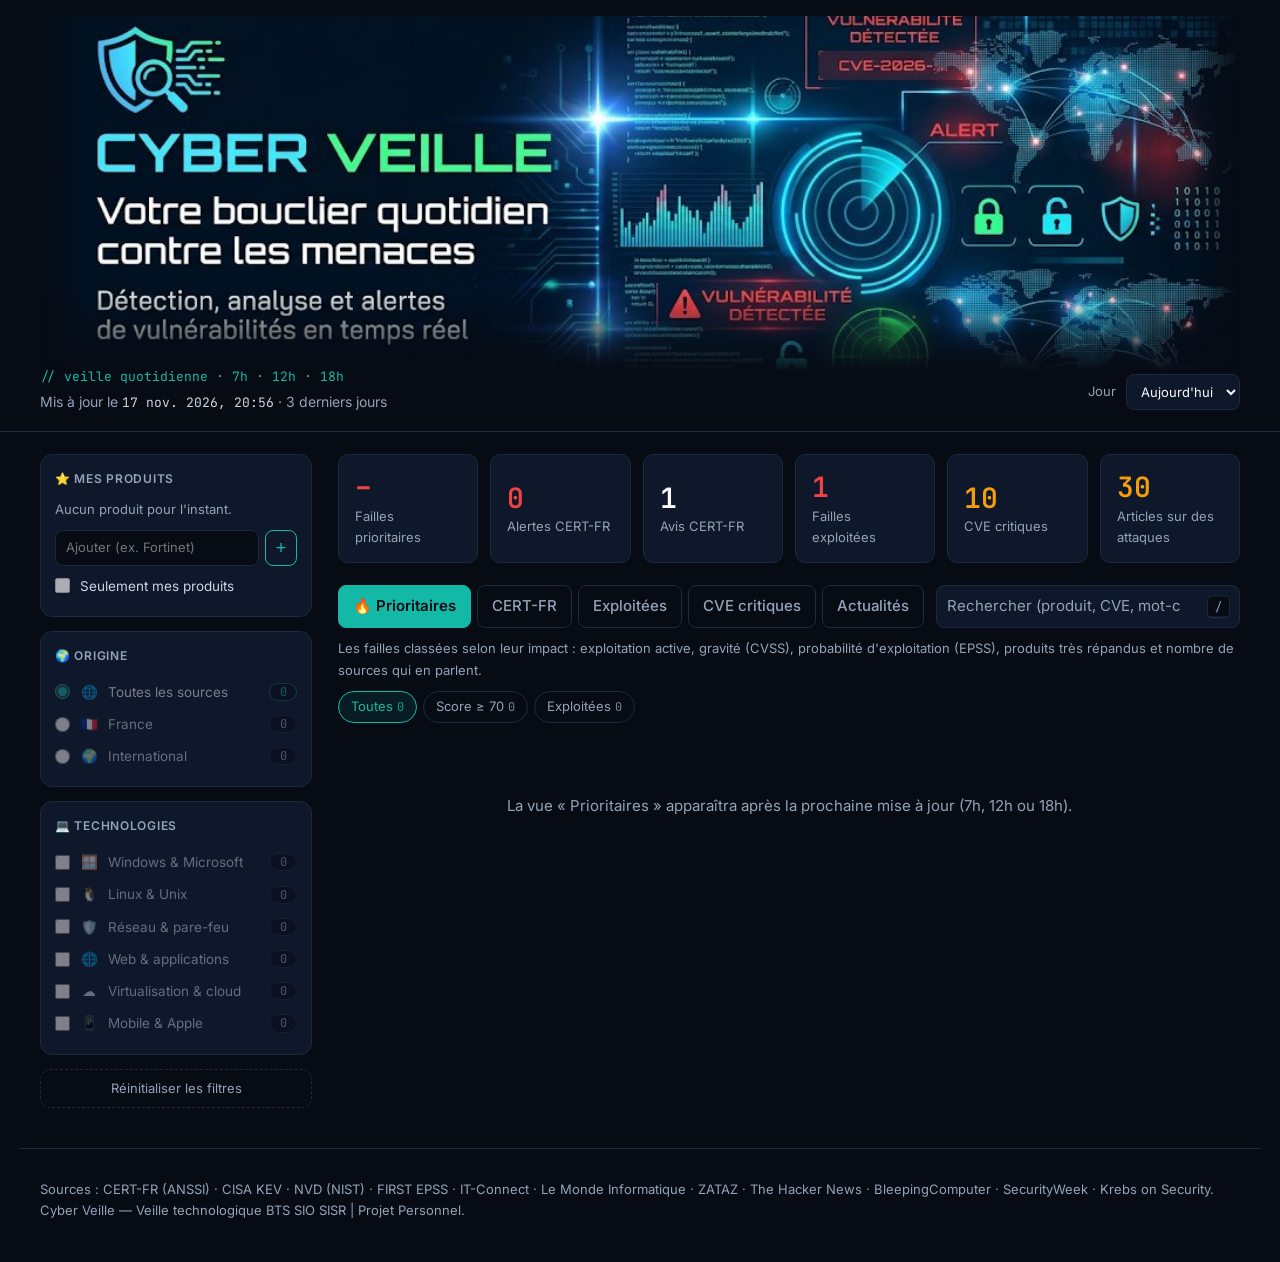
==== commit 36da67d7: "Update index.html" ====
--- a/docs/index.html
+++ b/docs/index.html
@@ -3,7 +3,7 @@
 <head>
   <meta charset="UTF-8">
   <meta name="viewport" content="width=device-width, initial-scale=1.0">
-  <title>Cyber Veille</title>
+  <title>Cyber Veille — Actualités et alertes cybersécurité</title>
   <meta name="description" content="Veille des vulnérabilités et cyberattaques, mise à jour automatiquement à 7h, 12h et 18h.">
   <meta name="theme-color" content="#070B14">
   <link rel="preconnect" href="https://fonts.googleapis.com">
@@ -99,7 +99,7 @@
   <footer class="conteneur pied">
     Sources : CERT-FR (ANSSI) · CISA KEV · NVD (NIST) · FIRST EPSS ·
     IT-Connect · Le Monde Informatique · ZATAZ · The Hacker News · BleepingComputer · SecurityWeek · Krebs on Security.
-    <br>Projet BTS SIO SISR — Maxime Stephan.
+    <br>Cyber Veille — Veille technologique BTS SIO SISR | Projet Personnel.
   </footer>
 
   <script src="app.js"></script>
